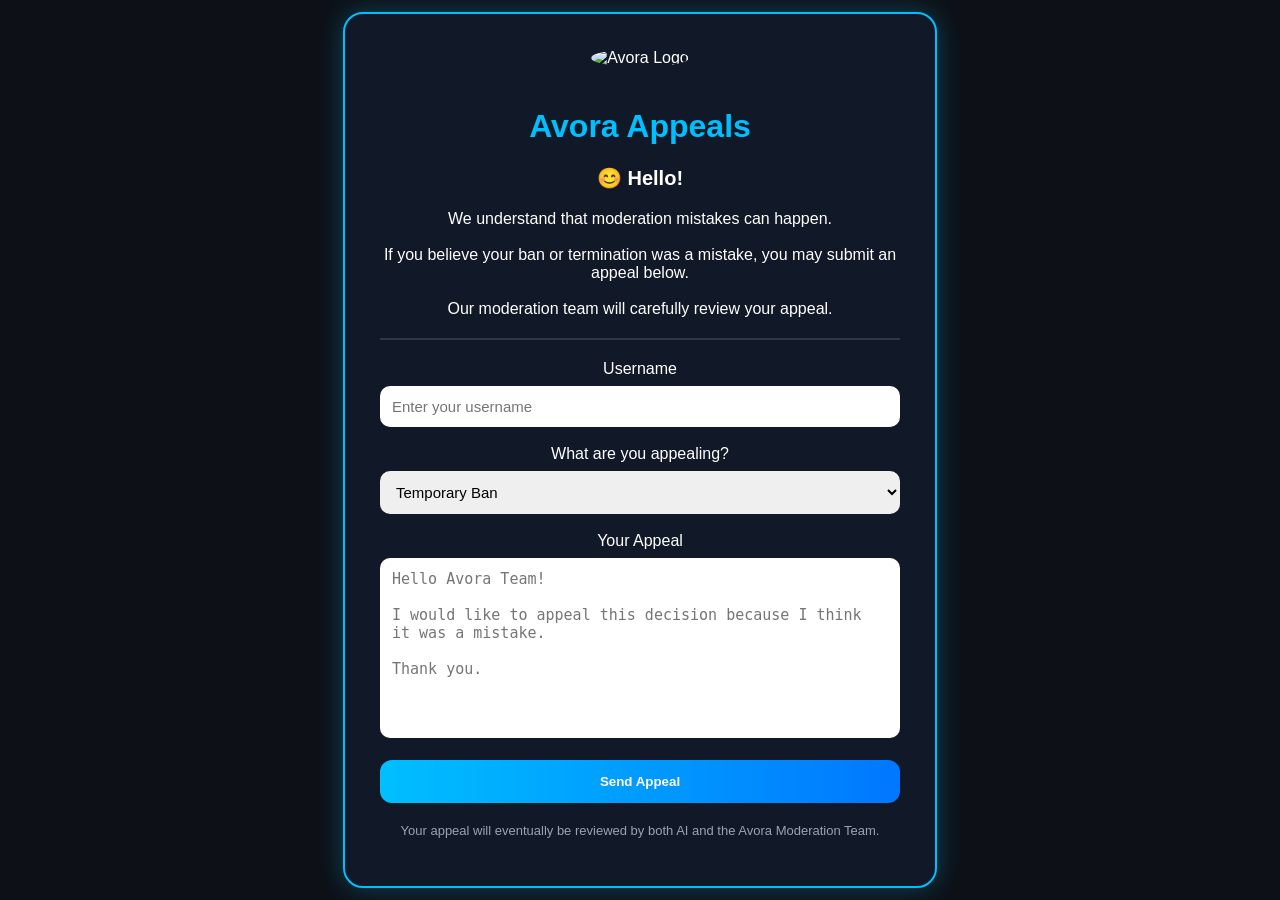
==== appeal.html @ bec0a8de "Avora" ====
<!DOCTYPE html>
<html lang="en">
<head>
    <meta charset="UTF-8">
    <meta name="viewport" content="width=device-width, initial-scale=1.0">
    <title>Avora Appeals</title>
    <link rel="stylesheet" href="appeal.css">
</head>

<body>

<div class="appeal-box">

    <img src="logo.jpg" class="logo" alt="Avora Logo">

    <h1>Avora Appeals</h1>

    <p class="welcome">
        😊 Hello!
    </p>

    <p>
        We understand that moderation mistakes can happen.
        <br><br>
        If you believe your ban or termination was a mistake,
        you may submit an appeal below.
        <br><br>
        Our moderation team will carefully review your appeal.
    </p>

    <hr>

    <label>Username</label>

    <input type="text" placeholder="Enter your username">

    <br><br>

    <label>What are you appealing?</label>

    <select>
        <option>Temporary Ban</option>
        <option>Termination</option>
    </select>

    <br><br>

    <label>Your Appeal</label>

    <textarea placeholder="Hello Avora Team!

I would like to appeal this decision because I think it was a mistake.

Thank you."></textarea>

    <br><br>

    <button>Send Appeal</button>

    <p class="note">
        Your appeal will eventually be reviewed by both AI and the Avora Moderation Team.
    </p>

</div>

</body>
</html>
---- appeal.css ----
body{
    margin:0;
    background:#0d1117;
    color:white;
    font-family:Arial,sans-serif;

    display:flex;
    justify-content:center;
    align-items:center;

    min-height:100vh;
}

.appeal-box{

    width:520px;

    background:#111827;

    border:2px solid #00bfff;

    border-radius:20px;

    padding:35px;

    text-align:center;

    box-shadow:0 0 25px rgba(0,191,255,.3);
}

.logo{

    width:90px;

    border-radius:50%;

    margin-bottom:20px;
}

h1{

    color:#00bfff;
}

.welcome{

    font-size:20px;

    font-weight:bold;
}

input,
select,
textarea{

    width:100%;

    padding:12px;

    border-radius:10px;

    border:none;

    margin-top:8px;

    box-sizing:border-box;

    font-size:15px;
}

textarea{

    height:180px;

    resize:none;
}

button{

    width:100%;

    padding:14px;

    border:none;

    border-radius:12px;

    background:linear-gradient(90deg,#00bfff,#0077ff);

    color:white;

    font-weight:bold;

    cursor:pointer;

    transition:.2s;
}

button:hover{

    transform:scale(1.03);
}

.note{

    margin-top:20px;

    color:#9ca3af;

    font-size:13px;
}

hr{

    border:1px solid #2d3748;

    margin:20px 0;
}
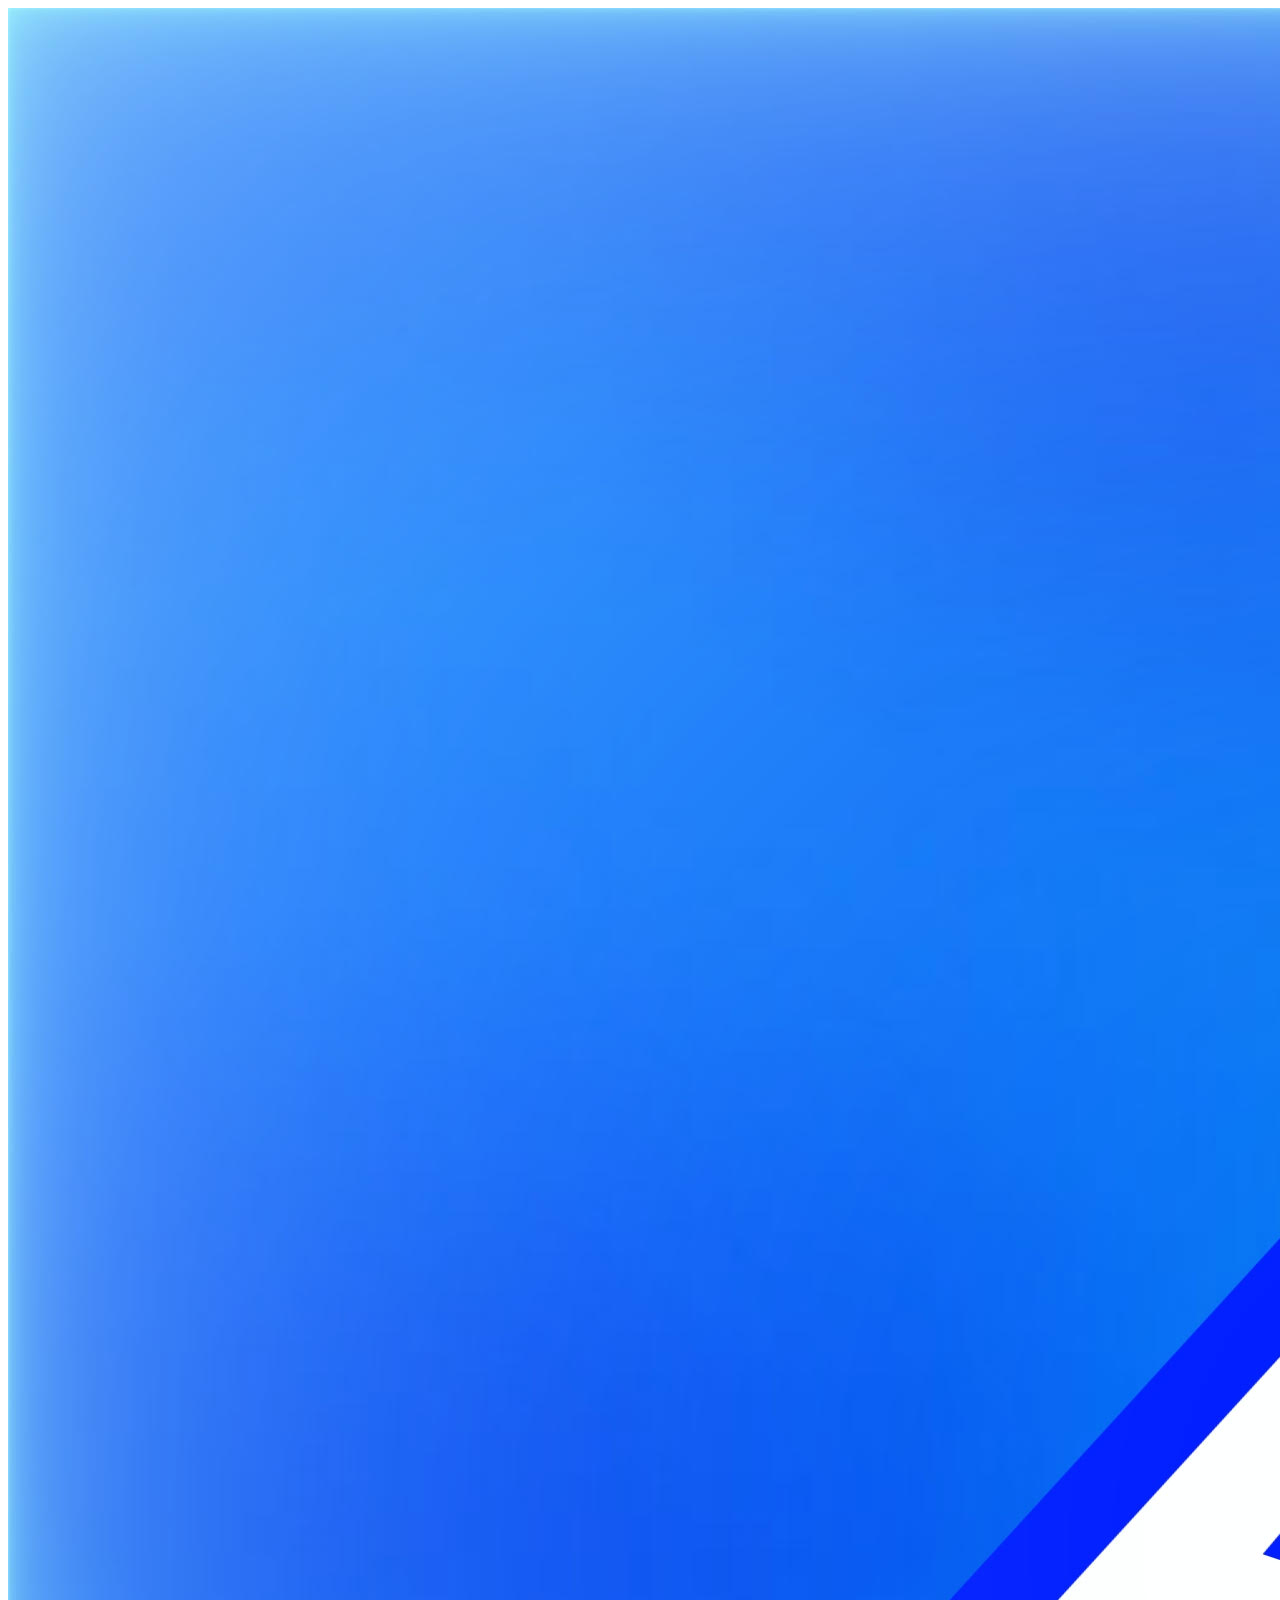
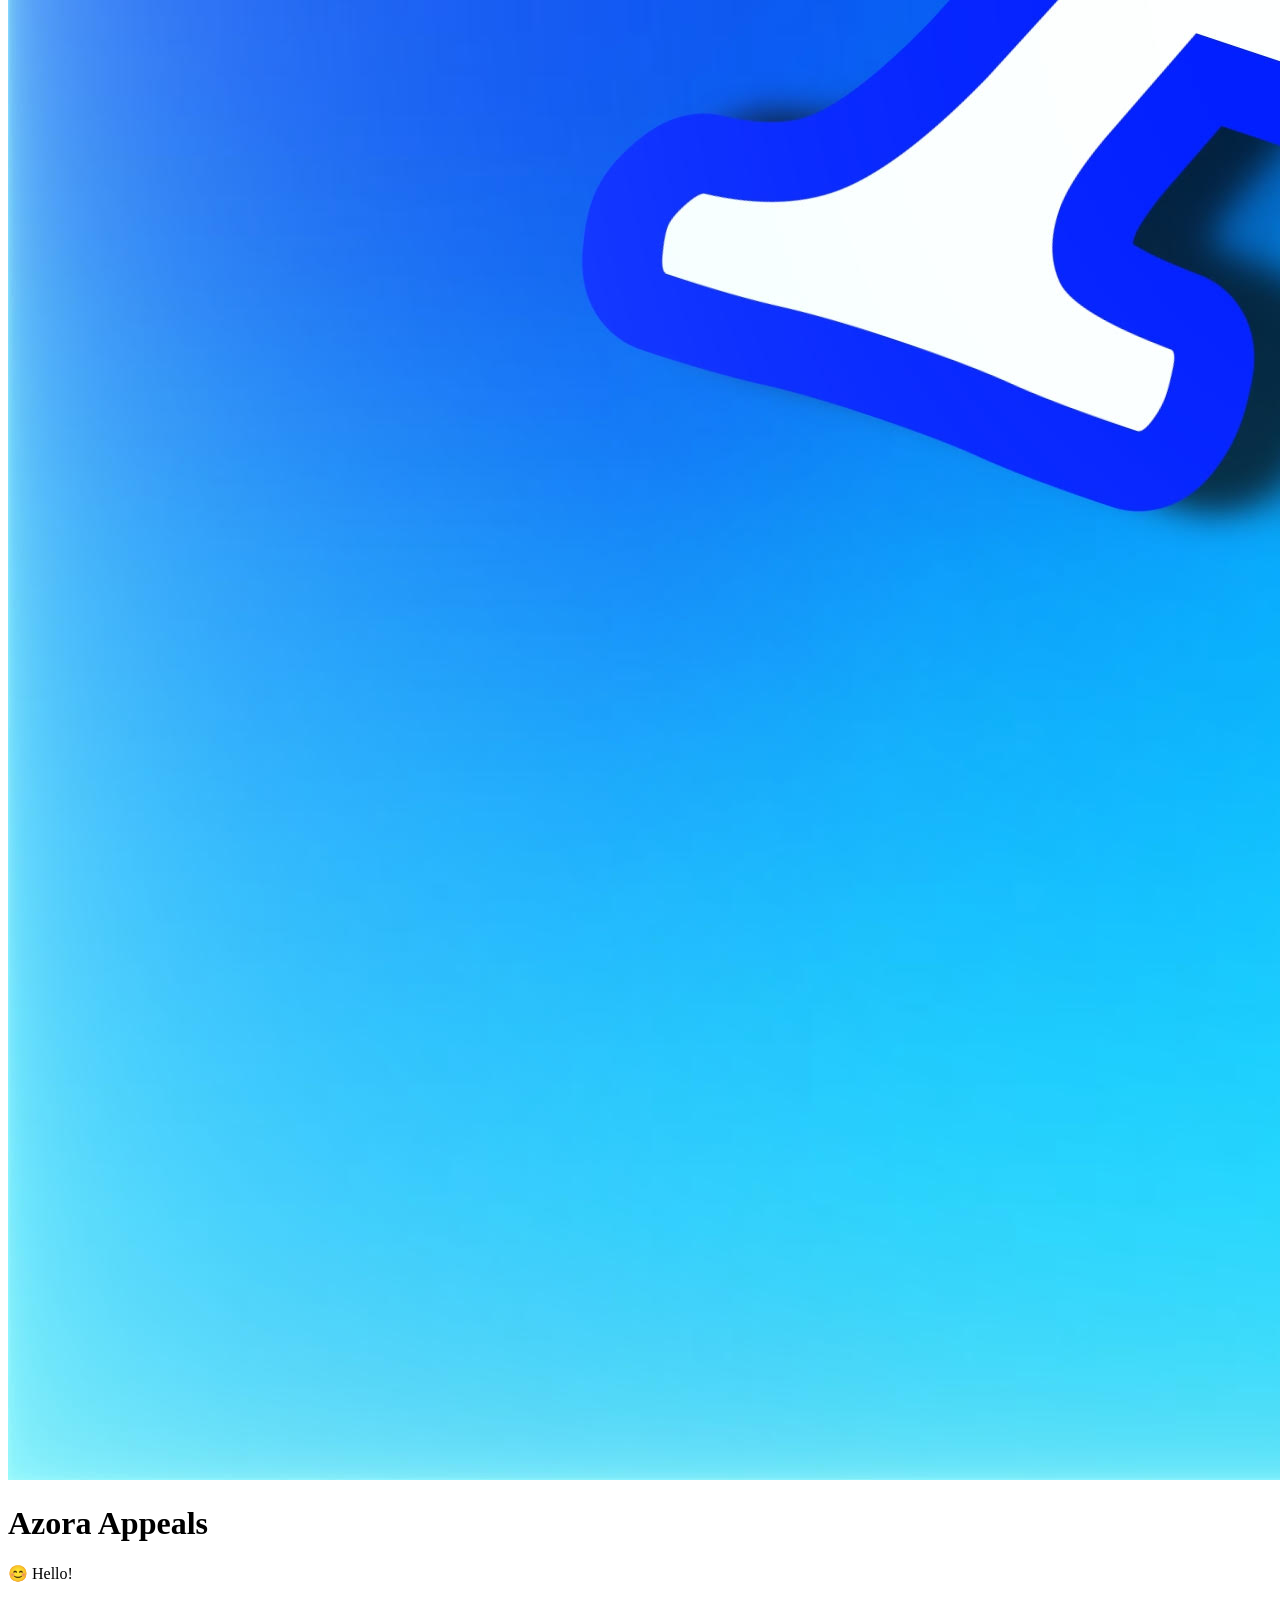
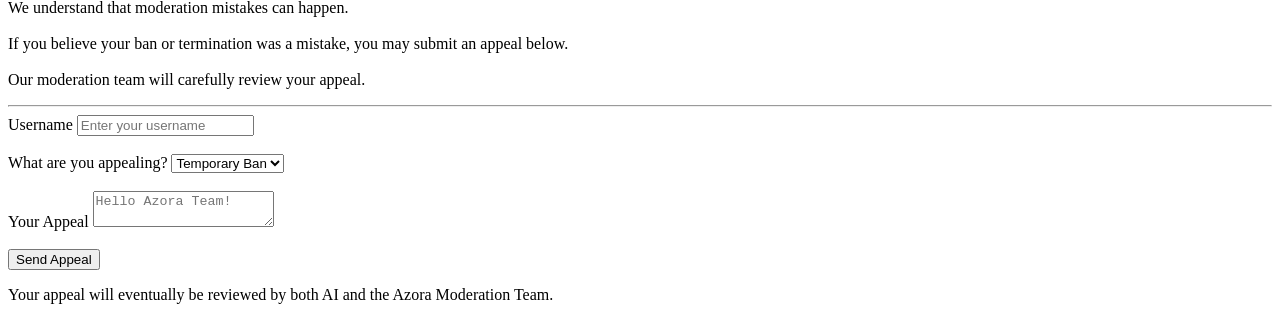
==== commit 9778ab27: "Add files via upload" ====
--- a/appeal.html
+++ b/appeal.html
@@ -3,7 +3,7 @@
 <head>
     <meta charset="UTF-8">
     <meta name="viewport" content="width=device-width, initial-scale=1.0">
-    <title>Avora Appeals</title>
+    <title>Azora Appeals</title>
     <link rel="stylesheet" href="appeal.css">
 </head>
 
@@ -11,9 +11,9 @@
 
 <div class="appeal-box">
 
-    <img src="logo.jpg" class="logo" alt="Avora Logo">
+    <img src="logo.jpg" class="logo" alt="Azora Logo">
 
-    <h1>Avora Appeals</h1>
+    <h1>Azora Appeals</h1>
 
     <p class="welcome">
         😊 Hello!
@@ -30,24 +30,21 @@
 
     <hr>
 
-    <label>Username</label>
-
-    <input type="text" placeholder="Enter your username">
+    <label for="appealUsername">Username</label>
+    <input id="appealUsername" type="text" placeholder="Enter your username">
 
     <br><br>
 
-    <label>What are you appealing?</label>
-
-    <select>
+    <label for="appealType">What are you appealing?</label>
+    <select id="appealType">
         <option>Temporary Ban</option>
         <option>Termination</option>
     </select>
 
     <br><br>
 
-    <label>Your Appeal</label>
-
-    <textarea placeholder="Hello Avora Team!
+    <label for="appealText">Your Appeal</label>
+    <textarea id="appealText" placeholder="Hello Azora Team!
 
 I would like to appeal this decision because I think it was a mistake.
 
@@ -55,13 +52,36 @@
 
     <br><br>
 
-    <button>Send Appeal</button>
+    <button onclick="submitAppeal()">Send Appeal</button>
 
     <p class="note">
-        Your appeal will eventually be reviewed by both AI and the Avora Moderation Team.
+        Your appeal will eventually be reviewed by both AI and the Azora Moderation Team.
     </p>
 
 </div>
 
+<script>
+function submitAppeal() {
+    const username = document.getElementById("appealUsername").value.trim();
+    const appealText = document.getElementById("appealText").value.trim();
+
+    if (!username) {
+        alert("Please enter your username before submitting!");
+        return;
+    }
+
+    if (!appealText || appealText.length < 10) {
+        alert("Please write a detailed appeal before sending.");
+        return;
+    }
+
+    // Success response
+    alert("✉️ Appeal successfully submitted for " + username + "!\nOur moderation team will review it shortly.");
+    
+    // Clear the form fields after submission
+    document.getElementById("appealUsername").value = "";
+    document.getElementById("appealText").value = "";
+}
+</script>
 </body>
 </html>
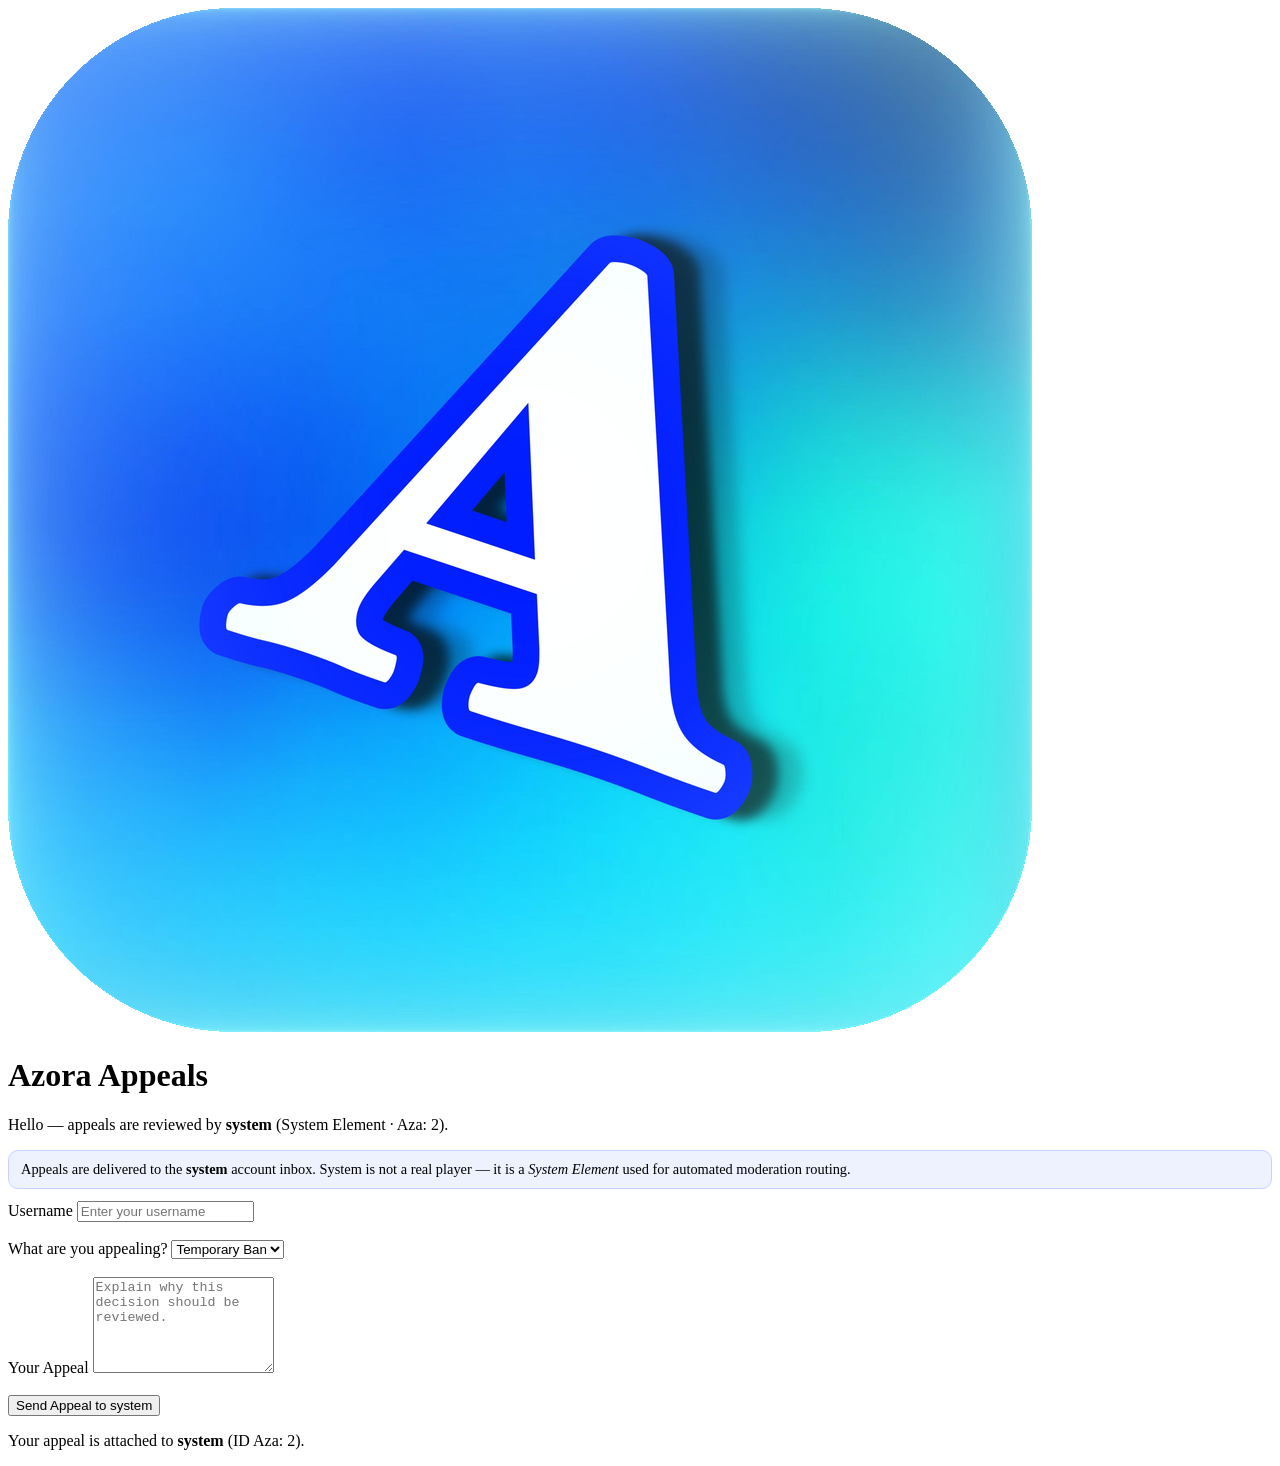
==== commit e0816863: "Add files via upload" ====
--- a/appeal.html
+++ b/appeal.html
@@ -1,87 +1,98 @@
-<!DOCTYPE html>
-<html lang="en">
-<head>
-    <meta charset="UTF-8">
-    <meta name="viewport" content="width=device-width, initial-scale=1.0">
-    <title>Azora Appeals</title>
-    <link rel="stylesheet" href="appeal.css">
-</head>
-
-<body>
-
-<div class="appeal-box">
-
-    <img src="logo.jpg" class="logo" alt="Azora Logo">
-
-    <h1>Azora Appeals</h1>
-
-    <p class="welcome">
-        😊 Hello!
-    </p>
-
-    <p>
-        We understand that moderation mistakes can happen.
-        <br><br>
-        If you believe your ban or termination was a mistake,
-        you may submit an appeal below.
-        <br><br>
-        Our moderation team will carefully review your appeal.
-    </p>
-
-    <hr>
-
-    <label for="appealUsername">Username</label>
-    <input id="appealUsername" type="text" placeholder="Enter your username">
-
-    <br><br>
-
-    <label for="appealType">What are you appealing?</label>
-    <select id="appealType">
-        <option>Temporary Ban</option>
-        <option>Termination</option>
-    </select>
-
-    <br><br>
-
-    <label for="appealText">Your Appeal</label>
-    <textarea id="appealText" placeholder="Hello Azora Team!
-
-I would like to appeal this decision because I think it was a mistake.
-
-Thank you."></textarea>
-
-    <br><br>
-
-    <button onclick="submitAppeal()">Send Appeal</button>
-
-    <p class="note">
-        Your appeal will eventually be reviewed by both AI and the Azora Moderation Team.
-    </p>
-
-</div>
-
-<script>
-function submitAppeal() {
-    const username = document.getElementById("appealUsername").value.trim();
-    const appealText = document.getElementById("appealText").value.trim();
-
-    if (!username) {
-        alert("Please enter your username before submitting!");
-        return;
-    }
-
-    if (!appealText || appealText.length < 10) {
-        alert("Please write a detailed appeal before sending.");
-        return;
-    }
-
-    // Success response
-    alert("✉️ Appeal successfully submitted for " + username + "!\nOur moderation team will review it shortly.");
-    
-    // Clear the form fields after submission
-    document.getElementById("appealUsername").value = "";
-    document.getElementById("appealText").value = "";
-}
-</script>
-</body>
-</html>+<!DOCTYPE html>
+<html lang="en">
+<head>
+    <meta charset="UTF-8">
+    <meta name="viewport" content="width=device-width, initial-scale=1.0">
+    <title>Azora Appeals</title>
+    <link rel="stylesheet" href="appeal.css">
+    <style>
+        .appeal-link-blue { color: #2563eb; font-weight: 800; }
+        .sys-note { background: #eef2ff; border: 1px solid #c7d2fe; border-radius: 10px; padding: 10px 12px; font-size: 0.9rem; margin: 12px 0; }
+        .ok { color: #047857; font-weight: 700; }
+        .err { color: #b91c1c; font-weight: 700; }
+    </style>
+</head>
+<body>
+<div class="appeal-box">
+    <img src="logo.jpg" class="logo" alt="Azora Logo">
+    <h1>Azora Appeals</h1>
+    <p class="welcome">Hello — appeals are reviewed by <strong>system</strong> (System Element · Aza: 2).</p>
+    <div class="sys-note">
+        Appeals are delivered to the <strong>system</strong> account inbox.
+        System is not a real player — it is a <em>System Element</em> used for automated moderation routing.
+    </div>
+    <label for="appealUsername">Username</label>
+    <input id="appealUsername" type="text" placeholder="Enter your username">
+    <br><br>
+    <label for="appealType">What are you appealing?</label>
+    <select id="appealType">
+        <option value="ban">Temporary Ban</option>
+        <option value="termination">Termination</option>
+    </select>
+    <br><br>
+    <label for="appealText">Your Appeal</label>
+    <textarea id="appealText" rows="6" placeholder="Explain why this decision should be reviewed."></textarea>
+    <br><br>
+    <button type="button" onclick="submitAppeal()">Send Appeal to system</button>
+    <p id="appealStatus" class="note"></p>
+    <p class="note">Your appeal is attached to <strong>system</strong> (ID Aza: 2).</p>
+</div>
+<script>
+(function () {
+    try {
+        var q = new URLSearchParams(location.search);
+        var u = q.get("user") || q.get("username");
+        var ty = q.get("type");
+        if (u) document.getElementById("appealUsername").value = u;
+        if (ty === "termination") document.getElementById("appealType").value = "termination";
+        if (ty === "ban") document.getElementById("appealType").value = "ban";
+    } catch (e) {}
+})();
+
+function submitAppeal() {
+    var username = document.getElementById("appealUsername").value.trim();
+    var type = document.getElementById("appealType").value;
+    var text = document.getElementById("appealText").value.trim();
+    var status = document.getElementById("appealStatus");
+    if (!username) {
+        status.className = "err";
+        status.textContent = "Please enter your username.";
+        return;
+    }
+    if (!text || text.length < 10) {
+        status.className = "err";
+        status.textContent = "Please write a more detailed appeal (at least 10 characters).";
+        return;
+    }
+    var records;
+    try { records = JSON.parse(localStorage.getItem("azoraModerationRecords") || "{}"); } catch (e) { records = {}; }
+    if (!records.appeals) records.appeals = [];
+    var entry = {
+        id: "apl_" + Date.now(),
+        username: username,
+        type: type,
+        text: text,
+        at: Date.now(),
+        to: "system",
+        toUserId: "Aza: 2",
+        status: "pending"
+    };
+    records.appeals.unshift(entry);
+    // Also drop into system inbox
+    if (!records.systemInbox) records.systemInbox = [];
+    records.systemInbox.unshift({
+        kind: "appeal",
+        from: username,
+        type: type,
+        text: text,
+        at: Date.now(),
+        appealId: entry.id
+    });
+    localStorage.setItem("azoraModerationRecords", JSON.stringify(records));
+    status.className = "ok";
+    status.textContent = "Appeal sent to system (Aza: 2). It will be reviewed by automated moderation and staff tools.";
+    document.getElementById("appealText").value = "";
+}
+</script>
+</body>
+</html>
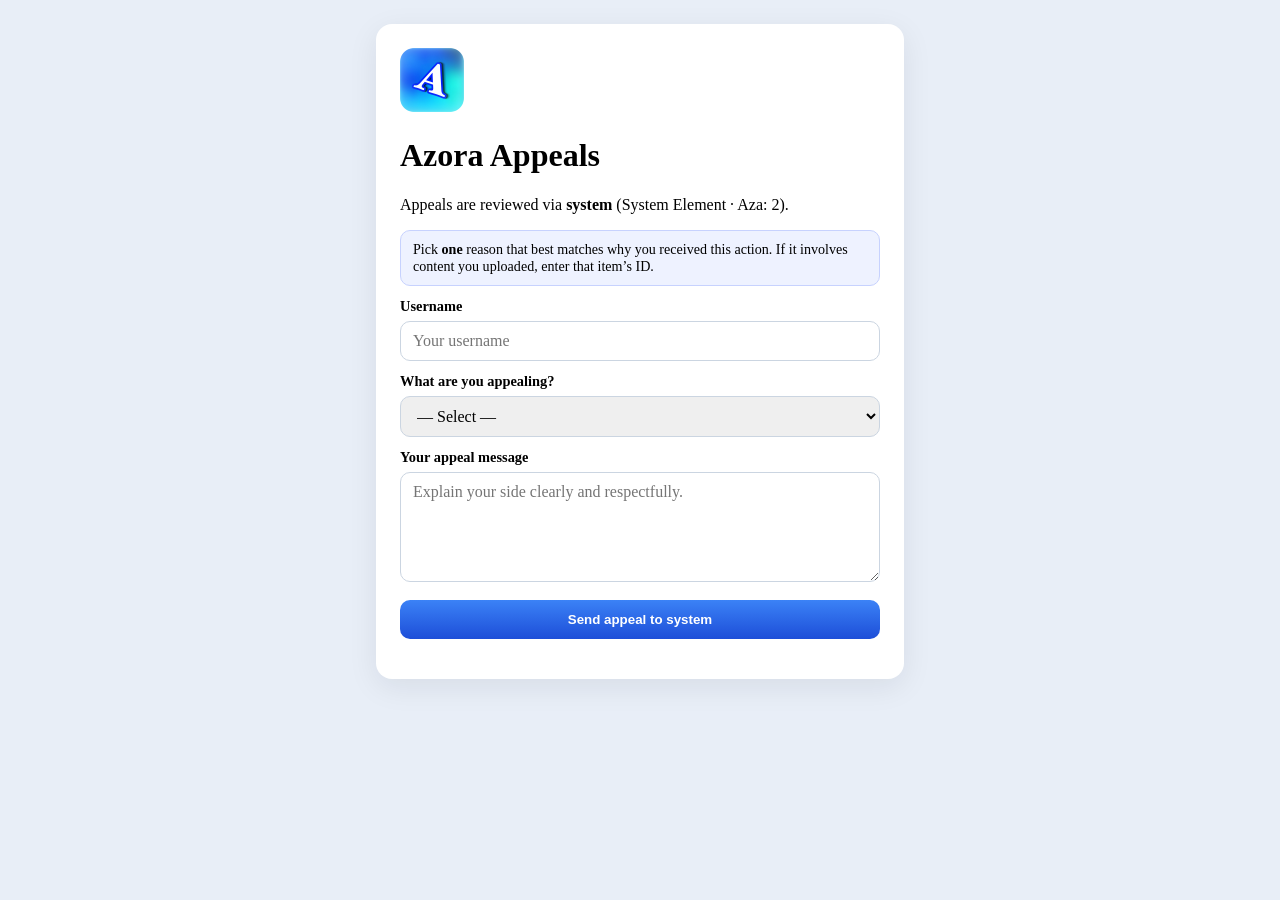
==== commit 85b49c0c: "Add files via upload" ====
--- a/appeal.html
+++ b/appeal.html
@@ -6,71 +6,124 @@
     <title>Azora Appeals</title>
     <link rel="stylesheet" href="appeal.css">
     <style>
-        .appeal-link-blue { color: #2563eb; font-weight: 800; }
-        .sys-note { background: #eef2ff; border: 1px solid #c7d2fe; border-radius: 10px; padding: 10px 12px; font-size: 0.9rem; margin: 12px 0; }
+        body { background: #e8eef7; }
+        .appeal-box { max-width: 480px; margin: 24px auto; background: #fff; border-radius: 16px; padding: 24px; box-shadow: 0 8px 30px rgba(15,23,42,0.08); }
+        .logo { width: 64px; height: 64px; border-radius: 12px; object-fit: cover; }
+        label { display: block; font-weight: 700; margin: 12px 0 6px; font-size: 0.9rem; }
+        input, select, textarea { width: 100%; box-sizing: border-box; padding: 10px 12px; border-radius: 10px; border: 1px solid #cbd5e1; font: inherit; }
+        textarea { min-height: 110px; resize: vertical; }
+        button { margin-top: 14px; width: 100%; padding: 12px; border: 0; border-radius: 10px; background: linear-gradient(180deg,#3b82f6,#1d4ed8); color: #fff; font-weight: 700; cursor: pointer; }
+        .sys-note { background: #eef2ff; border: 1px solid #c7d2fe; border-radius: 10px; padding: 10px 12px; font-size: 0.88rem; margin: 12px 0; }
         .ok { color: #047857; font-weight: 700; }
         .err { color: #b91c1c; font-weight: 700; }
+        .hidden { display: none !important; }
+        .hint { font-size: 0.8rem; color: #64748b; margin: 4px 0 0; }
+        #assetIdWrap { margin-top: 8px; padding: 12px; background: #f8fafc; border-radius: 10px; border: 1px dashed #94a3b8; }
     </style>
 </head>
 <body>
 <div class="appeal-box">
     <img src="logo.jpg" class="logo" alt="Azora Logo">
     <h1>Azora Appeals</h1>
-    <p class="welcome">Hello — appeals are reviewed by <strong>system</strong> (System Element · Aza: 2).</p>
+    <p>Appeals are reviewed via <strong>system</strong> (System Element · Aza: 2).</p>
     <div class="sys-note">
-        Appeals are delivered to the <strong>system</strong> account inbox.
-        System is not a real player — it is a <em>System Element</em> used for automated moderation routing.
+        Pick <strong>one</strong> reason that best matches why you received this action.
+        If it involves content you uploaded, enter that item’s ID.
     </div>
+
     <label for="appealUsername">Username</label>
-    <input id="appealUsername" type="text" placeholder="Enter your username">
-    <br><br>
+    <input id="appealUsername" type="text" placeholder="Your username" autocomplete="username">
+
     <label for="appealType">What are you appealing?</label>
-    <select id="appealType">
+    <select id="appealType" onchange="onAppealTypeChange()">
+        <option value="">— Select —</option>
         <option value="ban">Temporary Ban</option>
         <option value="termination">Termination</option>
     </select>
-    <br><br>
-    <label for="appealText">Your Appeal</label>
-    <textarea id="appealText" rows="6" placeholder="Explain why this decision should be reviewed."></textarea>
-    <br><br>
-    <button type="button" onclick="submitAppeal()">Send Appeal to system</button>
+
+    <div id="punishmentReasonWrap" class="hidden">
+        <label for="punishmentReason">Why do you believe you received this punishment? (select only one)</label>
+        <select id="punishmentReason" onchange="onPunishmentReasonChange()">
+            <option value="">— Select one —</option>
+            <option value="explicit_upload">I uploaded something that may have broken content rules</option>
+            <option value="hacking">I was accused of hacking / exploiting</option>
+            <option value="harassment">Harassment or bullying related</option>
+            <option value="scam">Scam / phishing / fraud related</option>
+            <option value="impersonation">Impersonation related</option>
+            <option value="spam">Spam or flooding related</option>
+            <option value="tos_other">Other Terms of Service issue</option>
+            <option value="mistake">I believe this was a mistake</option>
+            <option value="unsure">I’m not sure why</option>
+        </select>
+        <p class="hint">Choose exactly one option from the list.</p>
+
+        <div id="assetIdWrap" class="hidden">
+            <label for="appealAssetId">Uploaded item ID</label>
+            <input id="appealAssetId" type="text" placeholder="e.g. game / hair / face / t-shirt ID">
+            <p class="hint">Games, hair, faces, and T-shirts each have an ID. Enter the one involved.</p>
+        </div>
+    </div>
+
+    <label for="appealText">Your appeal message</label>
+    <textarea id="appealText" placeholder="Explain your side clearly and respectfully."></textarea>
+
+    <button type="button" onclick="submitAppeal()">Send appeal to system</button>
     <p id="appealStatus" class="note"></p>
-    <p class="note">Your appeal is attached to <strong>system</strong> (ID Aza: 2).</p>
 </div>
 <script>
+function onAppealTypeChange() {
+    var ty = document.getElementById("appealType").value;
+    var wrap = document.getElementById("punishmentReasonWrap");
+    if (ty === "ban" || ty === "termination") wrap.classList.remove("hidden");
+    else wrap.classList.add("hidden");
+}
+function onPunishmentReasonChange() {
+    var v = document.getElementById("punishmentReason").value;
+    var needId = (v === "explicit_upload");
+    document.getElementById("assetIdWrap").classList.toggle("hidden", !needId);
+}
 (function () {
     try {
         var q = new URLSearchParams(location.search);
         var u = q.get("user") || q.get("username");
         var ty = q.get("type");
         if (u) document.getElementById("appealUsername").value = u;
-        if (ty === "termination") document.getElementById("appealType").value = "termination";
-        if (ty === "ban") document.getElementById("appealType").value = "ban";
+        if (ty === "termination" || ty === "ban") {
+            document.getElementById("appealType").value = ty;
+            onAppealTypeChange();
+        }
     } catch (e) {}
 })();
 
 function submitAppeal() {
     var username = document.getElementById("appealUsername").value.trim();
     var type = document.getElementById("appealType").value;
+    var punishmentReason = document.getElementById("punishmentReason").value;
+    var assetId = document.getElementById("appealAssetId").value.trim();
     var text = document.getElementById("appealText").value.trim();
     var status = document.getElementById("appealStatus");
-    if (!username) {
-        status.className = "err";
-        status.textContent = "Please enter your username.";
-        return;
+
+    if (!username) { status.className = "err"; status.textContent = "Enter your username."; return; }
+    if (!type) { status.className = "err"; status.textContent = "Select ban or termination."; return; }
+    if (!punishmentReason) { status.className = "err"; status.textContent = "Select one reason from the list."; return; }
+    if (punishmentReason === "explicit_upload" && !assetId) {
+        status.className = "err"; status.textContent = "Enter the ID of the uploaded item."; return;
     }
     if (!text || text.length < 10) {
-        status.className = "err";
-        status.textContent = "Please write a more detailed appeal (at least 10 characters).";
-        return;
+        status.className = "err"; status.textContent = "Write a more detailed appeal (at least 10 characters)."; return;
     }
+
     var records;
     try { records = JSON.parse(localStorage.getItem("azoraModerationRecords") || "{}"); } catch (e) { records = {}; }
     if (!records.appeals) records.appeals = [];
+    if (!records.systemInbox) records.systemInbox = [];
+
     var entry = {
         id: "apl_" + Date.now(),
         username: username,
         type: type,
+        punishmentReason: punishmentReason,
+        assetId: assetId || null,
         text: text,
         at: Date.now(),
         to: "system",
@@ -78,19 +131,19 @@
         status: "pending"
     };
     records.appeals.unshift(entry);
-    // Also drop into system inbox
-    if (!records.systemInbox) records.systemInbox = [];
     records.systemInbox.unshift({
         kind: "appeal",
         from: username,
         type: type,
+        punishmentReason: punishmentReason,
+        assetId: assetId || null,
         text: text,
         at: Date.now(),
         appealId: entry.id
     });
     localStorage.setItem("azoraModerationRecords", JSON.stringify(records));
     status.className = "ok";
-    status.textContent = "Appeal sent to system (Aza: 2). It will be reviewed by automated moderation and staff tools.";
+    status.textContent = "Appeal sent to system (Aza: 2).";
     document.getElementById("appealText").value = "";
 }
 </script>
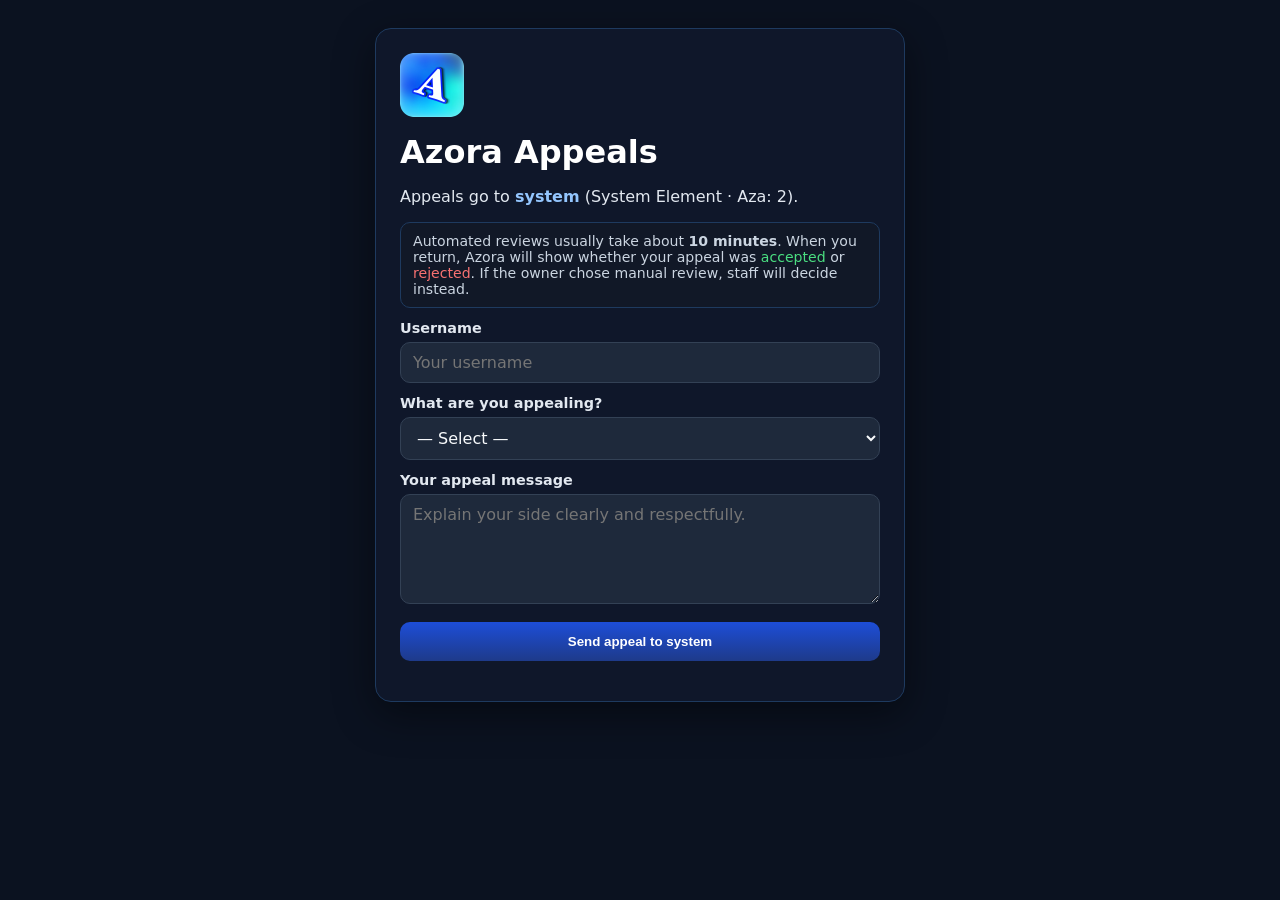
==== commit dcce04b7: "Add files via upload" ====
--- a/appeal.html
+++ b/appeal.html
@@ -6,29 +6,46 @@
     <title>Azora Appeals</title>
     <link rel="stylesheet" href="appeal.css">
     <style>
-        body { background: #e8eef7; }
-        .appeal-box { max-width: 480px; margin: 24px auto; background: #fff; border-radius: 16px; padding: 24px; box-shadow: 0 8px 30px rgba(15,23,42,0.08); }
+        body { background: #0b1220; color: #e2e8f0; margin: 0; font-family: system-ui, sans-serif; }
+        .appeal-box {
+            max-width: 480px; margin: 28px auto; background: #0f172a; border-radius: 16px;
+            padding: 24px; border: 1px solid #1e3a5f; box-shadow: 0 12px 40px rgba(0,0,0,0.45);
+        }
         .logo { width: 64px; height: 64px; border-radius: 12px; object-fit: cover; }
-        label { display: block; font-weight: 700; margin: 12px 0 6px; font-size: 0.9rem; }
-        input, select, textarea { width: 100%; box-sizing: border-box; padding: 10px 12px; border-radius: 10px; border: 1px solid #cbd5e1; font: inherit; }
+        h1 { color: #fff; margin: 12px 0; }
+        label { display: block; font-weight: 700; margin: 12px 0 6px; font-size: 0.9rem; color: #e2e8f0; }
+        input, select, textarea {
+            width: 100%; box-sizing: border-box; padding: 10px 12px; border-radius: 10px;
+            border: 1px solid #334155; background: #1e293b; color: #f8fafc; font: inherit;
+        }
         textarea { min-height: 110px; resize: vertical; }
-        button { margin-top: 14px; width: 100%; padding: 12px; border: 0; border-radius: 10px; background: linear-gradient(180deg,#3b82f6,#1d4ed8); color: #fff; font-weight: 700; cursor: pointer; }
-        .sys-note { background: #eef2ff; border: 1px solid #c7d2fe; border-radius: 10px; padding: 10px 12px; font-size: 0.88rem; margin: 12px 0; }
-        .ok { color: #047857; font-weight: 700; }
-        .err { color: #b91c1c; font-weight: 700; }
+        button {
+            margin-top: 14px; width: 100%; padding: 12px; border: 0; border-radius: 10px;
+            background: linear-gradient(180deg,#1d4ed8,#1e3a8a); color: #fff; font-weight: 700; cursor: pointer;
+        }
+        .sys-note {
+            background: #111827; border: 1px solid #1e3a5f; border-radius: 10px;
+            padding: 10px 12px; font-size: 0.88rem; margin: 12px 0; color: #cbd5e1;
+        }
+        .ok { color: #4ade80; font-weight: 700; }
+        .err { color: #f87171; font-weight: 700; }
         .hidden { display: none !important; }
-        .hint { font-size: 0.8rem; color: #64748b; margin: 4px 0 0; }
-        #assetIdWrap { margin-top: 8px; padding: 12px; background: #f8fafc; border-radius: 10px; border: 1px dashed #94a3b8; }
+        .hint { font-size: 0.8rem; color: #94a3b8; margin: 4px 0 0; }
+        #assetIdWrap {
+            margin-top: 8px; padding: 12px; background: #111827; border-radius: 10px;
+            border: 1px dashed #334155;
+        }
+        a { color: #93c5fd; }
     </style>
 </head>
 <body>
 <div class="appeal-box">
     <img src="logo.jpg" class="logo" alt="Azora Logo">
     <h1>Azora Appeals</h1>
-    <p>Appeals are reviewed via <strong>system</strong> (System Element · Aza: 2).</p>
+    <p>Appeals go to <strong style="color:#93c5fd;">system</strong> (System Element · Aza: 2).</p>
     <div class="sys-note">
-        Pick <strong>one</strong> reason that best matches why you received this action.
-        If it involves content you uploaded, enter that item’s ID.
+        Automated reviews usually take about <strong>10 minutes</strong>. When you return, Azora will show whether your appeal was <span style="color:#4ade80;">accepted</span> or <span style="color:#f87171;">rejected</span>.
+        If the owner chose manual review, staff will decide instead.
     </div>
 
     <label for="appealUsername">Username</label>
@@ -79,8 +96,7 @@
 }
 function onPunishmentReasonChange() {
     var v = document.getElementById("punishmentReason").value;
-    var needId = (v === "explicit_upload");
-    document.getElementById("assetIdWrap").classList.toggle("hidden", !needId);
+    document.getElementById("assetIdWrap").classList.toggle("hidden", v !== "explicit_upload");
 }
 (function () {
     try {
@@ -118,6 +134,21 @@
     if (!records.appeals) records.appeals = [];
     if (!records.systemInbox) records.systemInbox = [];
 
+    // Inherit review mode from active ban/termination if present
+    var reviewMode = "auto";
+    try {
+        var ban = (records.bans || {})[username] || (records.terminations || {})[username];
+        if (!ban) {
+            Object.keys(records.bans || {}).forEach(function (k) {
+                if (k.toLowerCase() === username.toLowerCase()) ban = records.bans[k];
+            });
+            Object.keys(records.terminations || {}).forEach(function (k) {
+                if (k.toLowerCase() === username.toLowerCase()) ban = records.terminations[k];
+            });
+        }
+        if (ban && ban.reviewMode) reviewMode = ban.reviewMode;
+    } catch (e2) {}
+
     var entry = {
         id: "apl_" + Date.now(),
         username: username,
@@ -126,9 +157,11 @@
         assetId: assetId || null,
         text: text,
         at: Date.now(),
+        resolveAfter: Date.now() + 10 * 60 * 1000, // ~10 minutes
+        reviewMode: reviewMode,
+        status: reviewMode === "owner" ? "pending_owner" : "pending_auto",
         to: "system",
-        toUserId: "Aza: 2",
-        status: "pending"
+        toUserId: "Aza: 2"
     };
     records.appeals.unshift(entry);
     records.systemInbox.unshift({
@@ -139,11 +172,16 @@
         assetId: assetId || null,
         text: text,
         at: Date.now(),
-        appealId: entry.id
+        appealId: entry.id,
+        reviewMode: reviewMode
     });
     localStorage.setItem("azoraModerationRecords", JSON.stringify(records));
     status.className = "ok";
-    status.textContent = "Appeal sent to system (Aza: 2).";
+    if (reviewMode === "owner") {
+        status.textContent = "Appeal sent. The owner will review it manually.";
+    } else {
+        status.textContent = "Appeal sent to system. Automated review takes about 10 minutes — come back later for the result.";
+    }
     document.getElementById("appealText").value = "";
 }
 </script>
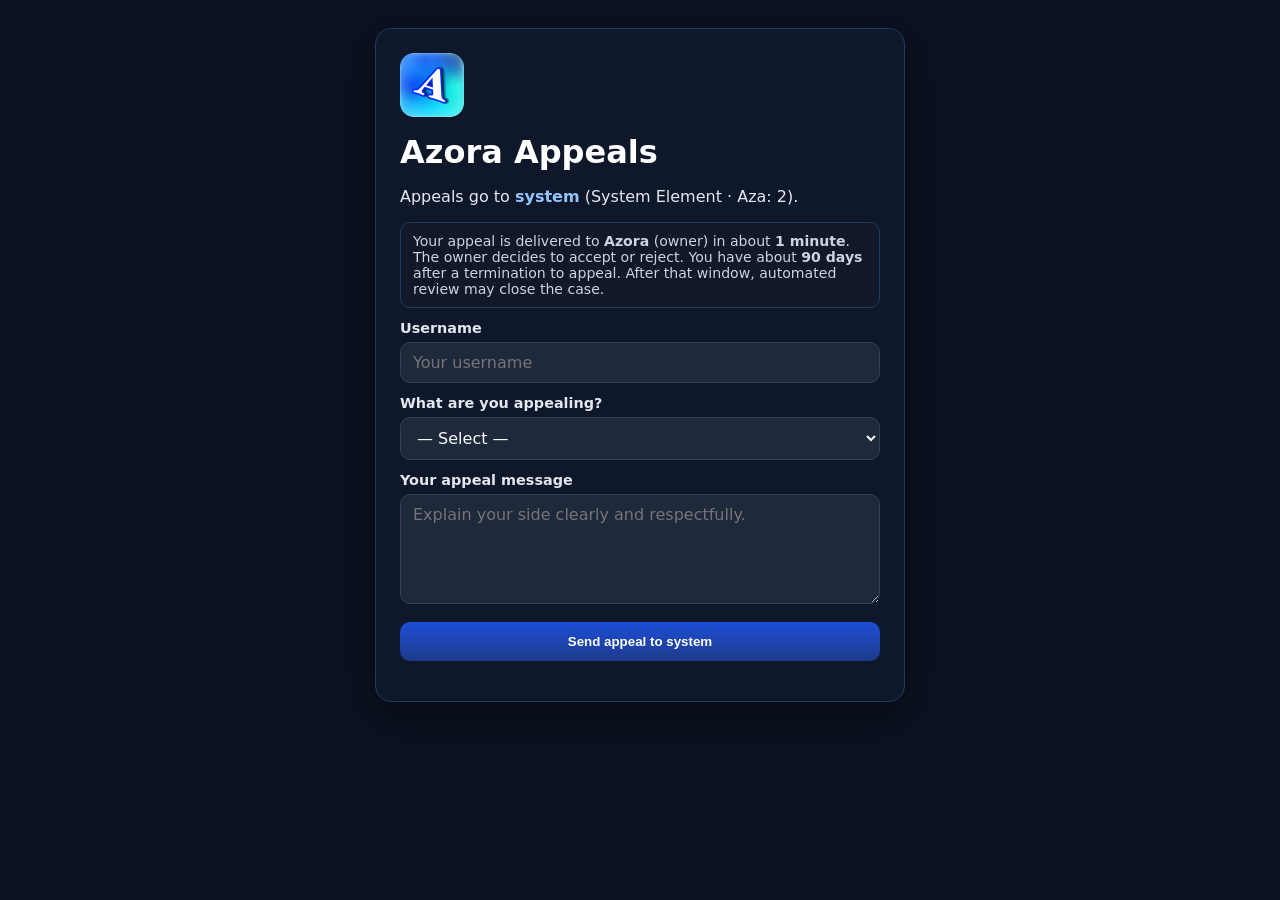
==== commit a8c77b92: "Add files via upload" ====
--- a/appeal.html
+++ b/appeal.html
@@ -44,8 +44,7 @@
     <h1>Azora Appeals</h1>
     <p>Appeals go to <strong style="color:#93c5fd;">system</strong> (System Element · Aza: 2).</p>
     <div class="sys-note">
-        Automated reviews usually take about <strong>10 minutes</strong>. When you return, Azora will show whether your appeal was <span style="color:#4ade80;">accepted</span> or <span style="color:#f87171;">rejected</span>.
-        If the owner chose manual review, staff will decide instead.
+        Your appeal is delivered to <strong>Azora</strong> (owner) in about <strong>1 minute</strong>. The owner decides to accept or reject. You have about <strong>90 days</strong> after a termination to appeal. After that window, automated review may close the case.
     </div>
 
     <label for="appealUsername">Username</label>
@@ -149,6 +148,19 @@
         if (ban && ban.reviewMode) reviewMode = ban.reviewMode;
     } catch (e2) {}
 
+    var termAt = Date.now();
+    try {
+        var ban = (records.bans || {})[username] || (records.terminations || {})[username];
+        if (!ban) {
+            Object.keys(records.bans || {}).forEach(function (k) {
+                if (k.toLowerCase() === username.toLowerCase()) ban = records.bans[k];
+            });
+            Object.keys(records.terminations || {}).forEach(function (k) {
+                if (k.toLowerCase() === username.toLowerCase()) ban = records.terminations[k];
+            });
+        }
+        if (ban && (ban.at || ban.from || ban.fromMs)) termAt = ban.at || ban.from || ban.fromMs;
+    } catch (eT) {}
     var entry = {
         id: "apl_" + Date.now(),
         username: username,
@@ -157,9 +169,11 @@
         assetId: assetId || null,
         text: text,
         at: Date.now(),
-        resolveAfter: Date.now() + 10 * 60 * 1000, // ~10 minutes
-        reviewMode: reviewMode,
-        status: reviewMode === "owner" ? "pending_owner" : "pending_auto",
+        deliverAfter: Date.now() + 60 * 1000,
+        resolveAfter: Date.now() + 60 * 1000,
+        terminationAt: termAt,
+        reviewMode: "owner",
+        status: "delivering",
         to: "system",
         toUserId: "Aza: 2"
     };
@@ -178,9 +192,9 @@
     localStorage.setItem("azoraModerationRecords", JSON.stringify(records));
     status.className = "ok";
     if (reviewMode === "owner") {
-        status.textContent = "Appeal sent. The owner will review it manually.";
+        status.textContent = "Appeal sent. Azora (owner) will receive it in about 1 minute and decide.";
     } else {
-        status.textContent = "Appeal sent to system. Automated review takes about 10 minutes — come back later for the result.";
+        status.textContent = "Appeal sent. Azora (owner) will receive it in about 1 minute and decide.";
     }
     document.getElementById("appealText").value = "";
 }
